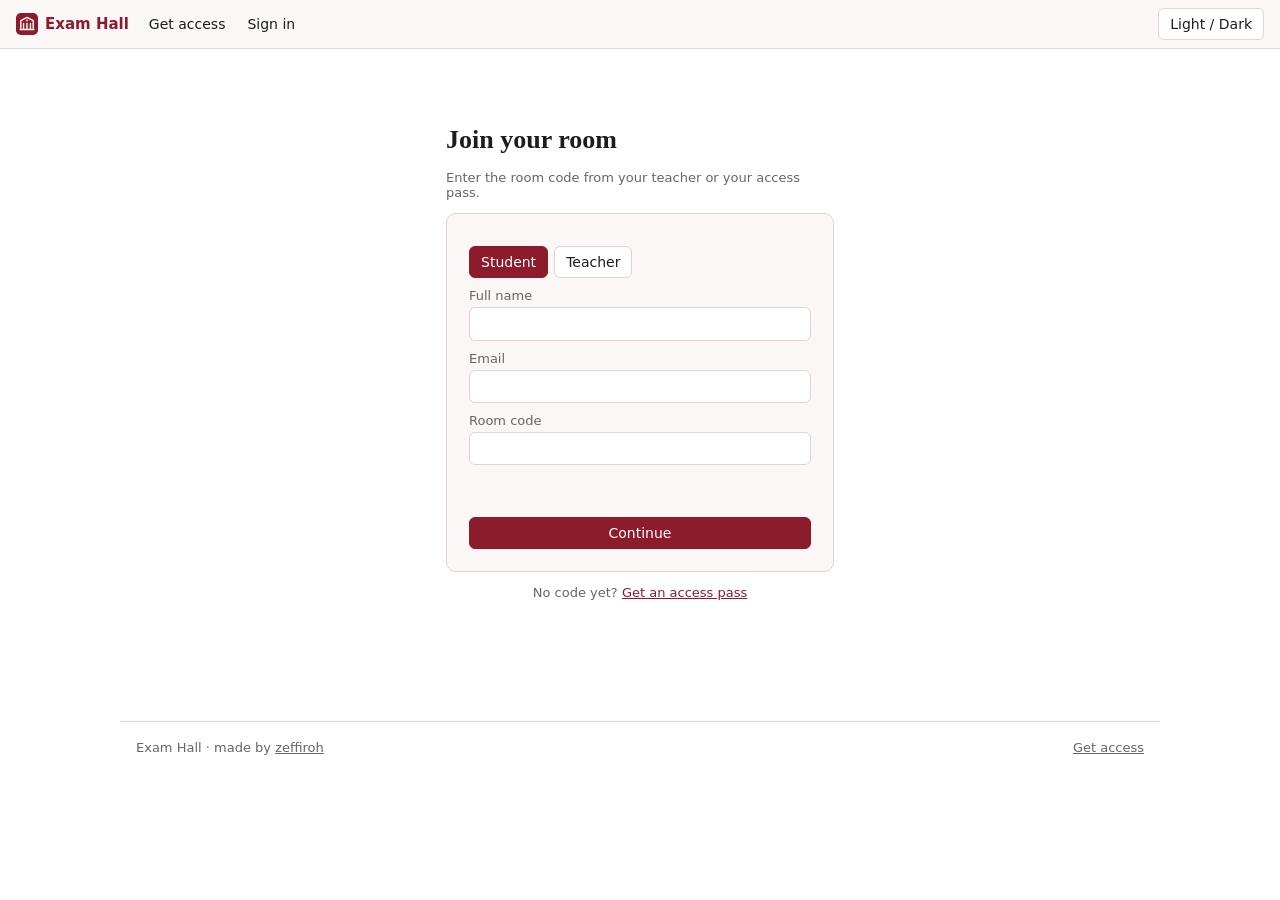
==== docs/exam.html @ 7577aa62 "Exam Hall: Razorpay pass, Study DJ, progress reports, flashcard export, publish.py" ====
<!DOCTYPE html>
<html lang="en">
<head>
<meta charset="utf-8">
<meta name="viewport" content="width=device-width,initial-scale=1,viewport-fit=cover">
<link rel="icon" href="assets/icon.svg" type="image/svg+xml">
<title>Exam · Exam Hall</title>
<link rel="stylesheet" href="css/app.css">
</head>
<body class="exam">
<div class="ov" id="intro"><div>
  <p class="mut" id="iroom"></p>
  <h1 id="ititle">Loading…</h1>
  <p class="mut" id="isub"></p>
  <div id="ibody"></div>
  <div class="card" id="ifacts"></div>
  <p class="err" id="ierr"></p>
  <div class="row"><button class="pri" id="go" disabled>Begin</button><a class="btn" href="student.html">Back to room</a></div>
</div></div>
<header class="xh">
  <b id="xt"></b>
  <span class="pillbar" id="secs"></span>
  <span class="mut" id="who"></span>
  <span id="tm" aria-live="polite"></span>
  <button id="bCalc" hidden>Calculator</button>
  <button id="bNotes">Notes</button>
  <button id="bTheme">Theme</button>
  <span class="mut" id="saved"></span>
</header>
<div id="app"><section id="L" class="stim" aria-label="Source material"></section><section id="R" aria-label="Question"></section></div>
<footer class="xf" id="nav"></footer>
<div class="pop" id="notes" hidden><b>Notes for this question</b><textarea id="nt" aria-label="Notes"></textarea></div>
<div class="pop" id="calc" hidden style="width:380px">
  <div class="tabs"><button id="ct1" class="on">Scientific</button><button id="ct2">Graphing</button></div>
  <div id="cs"><input id="cd" aria-label="Expression" autocomplete="off"><div id="cres"></div><div class="kp" id="kp"></div></div>
  <div id="cg" hidden><input class="ge" value="y = x^2" aria-label="Function 1"><input class="ge" value="" aria-label="Function 2"><input class="ge" value="" aria-label="Function 3"><canvas id="gc" width="360" height="260"></canvas><div class="hint">Drag to pan, scroll to zoom.</div></div>
</div>
<div class="nv" id="nv" hidden></div>
<div id="hb" hidden><button id="h1">Highlight</button><button id="h2">To notes</button><button id="h3">Clear highlights</button></div>
<div class="ov" id="fsw" hidden><div><h2>Return to full screen</h2><p>Leaving full screen has been recorded for your teacher.</p><button class="pri" id="refs">Return to the exam</button></div></div>
<div class="ov" id="done" hidden><div><h1>Submitted</h1><p id="dmsg">Your answers are saved.</p><div class="row"><a class="btn pri" id="drep" href="student.html#attempts">See my results</a><a class="btn" href="student.html">Back to room</a></div></div></div>
<script src="js/config.js"></script>
<script type="module" src="js/exam.js"></script>
</body>
</html>
---- docs/css/app.css ----
:root{--bg:#fff;--pn:#fbf7f7;--pn2:#f4eded;--ink:#1d1d1f;--mut:#666;--ln:#e2d4d6;--mar:#8c1c2b;--mar-ink:#fff;--ok:#1d7a46;--bad:#b3261e;--hl:#ffe36e;--shadow:0 6px 24px rgba(0,0,0,.12);--r:8px;color-scheme:light}
html[data-t=dark]{--bg:#17120f;--pn:#211a19;--pn2:#2a2120;--ink:#f1ebe8;--mut:#a89c98;--ln:#3a2c2d;--mar:#e0707e;--mar-ink:#17120f;--ok:#5fd08e;--bad:#ff8a80;--hl:#6b5a10;--shadow:0 6px 24px rgba(0,0,0,.5);color-scheme:dark}
*{box-sizing:border-box}
html,body{margin:0}
body{background:var(--bg);color:var(--ink);font:15px/1.55 Georgia,"Times New Roman",serif}
a{color:var(--mar)}
button,.btn,select,input,textarea{font:14px/1.3 system-ui,sans-serif;background:var(--bg);color:var(--ink);border:1px solid var(--ln);border-radius:6px;padding:6px 11px}
button,.btn{cursor:pointer;text-decoration:none;display:inline-flex;align-items:center;gap:6px}
button:hover,.btn:hover{border-color:var(--mar)}
button:focus-visible,.btn:focus-visible,input:focus-visible,select:focus-visible,textarea:focus-visible,[tabindex]:focus-visible{outline:2px solid var(--mar);outline-offset:1px}
button:disabled{opacity:.5;cursor:not-allowed}
.pri{background:var(--mar);color:var(--mar-ink);border-color:var(--mar)}
.pri:hover{filter:brightness(1.08)}
.danger{color:var(--bad);border-color:var(--bad)}
.on{background:var(--mar);color:var(--mar-ink);border-color:var(--mar)}
[hidden]{display:none!important}
header.top{display:flex;gap:10px;align-items:center;padding:8px 16px;background:var(--pn);border-bottom:1px solid var(--ln);font:14px system-ui,sans-serif;position:sticky;top:0;z-index:10}
header.top b{color:var(--mar);font-size:15px}
header.top nav{display:flex;gap:2px}
header.top nav a{color:var(--ink);text-decoration:none;padding:5px 10px;border-radius:6px}
header.top nav a:hover{background:var(--pn2)}
header.top nav a.cur{background:var(--pn2);color:var(--mar);font-weight:600}
.sp{flex:1}
main{max-width:1040px;margin:0 auto;padding:22px 16px 60px}
h1,h2,h3{font-weight:700;line-height:1.25}
h1{font-size:26px;margin:.2em 0 .4em}h2{font-size:21px;margin:1.3em 0 .5em}h3{font-size:17px;margin:1em 0 .4em}
.mut{color:var(--mut);font:13px system-ui,sans-serif}
.ok{color:var(--ok)}.bad{color:var(--bad)}
.card{border:1px solid var(--ln);border-radius:10px;padding:14px 16px;margin:12px 0;background:var(--pn)}
.grid{display:grid;grid-template-columns:repeat(auto-fill,minmax(290px,1fr));gap:14px}
.grid .card{margin:0;display:flex;flex-direction:column;gap:8px}
.chip{display:inline-block;font:12px system-ui,sans-serif;border:1px solid var(--ln);border-radius:20px;padding:1px 9px;color:var(--mut);background:var(--bg)}
table{border-collapse:collapse;width:100%;font:14px system-ui,sans-serif}
td,th{border:1px solid var(--ln);padding:6px 9px;text-align:left;vertical-align:top}
th{background:var(--pn);font-weight:600}
tr.c{cursor:pointer}tr.c:hover{background:var(--pn)}
.tabs{display:flex;gap:6px;flex-wrap:wrap;margin:10px 0}
.field{display:flex;flex-direction:column;gap:4px;margin:10px 0;font:13px system-ui,sans-serif;color:var(--mut)}
.field input,.field select,.field textarea{width:100%;color:var(--ink);font-size:15px}
.row{display:flex;gap:10px;align-items:center;flex-wrap:wrap}
.bar{height:10px;background:var(--mar);border-radius:5px}
.err{color:var(--bad);font:14px system-ui,sans-serif;min-height:1.4em}
.signin{max-width:420px;margin:48px auto}
.signin .card{padding:22px}
.toast{position:fixed;left:50%;top:60px;transform:translateX(-50%);background:var(--mar);color:var(--mar-ink);padding:9px 18px;border-radius:8px;z-index:90;font:600 14px system-ui,sans-serif;box-shadow:var(--shadow)}
.modal{position:fixed;inset:0;background:rgba(0,0,0,.5);display:flex;align-items:center;justify-content:center;z-index:100;padding:16px}
.modal>div{background:var(--bg);border:1px solid var(--ln);border-radius:12px;padding:20px 22px;max-width:480px;width:100%;box-shadow:var(--shadow)}
.modal .row{justify-content:flex-end;margin-top:14px}
mark{background:var(--hl);color:inherit}
.katex{font-size:1.06em}
.katex-display{margin:.6em 0;overflow-x:auto;overflow-y:hidden}
pre.src{white-space:pre-wrap;word-break:break-word;background:var(--pn);border:1px solid var(--ln);border-radius:6px;padding:8px;font:13px ui-monospace,Consolas,monospace}

body.exam{height:100dvh;overflow:hidden;display:flex;flex-direction:column}
.xh,.xf{display:flex;gap:8px;align-items:center;padding:6px 10px;background:var(--pn);font:13px system-ui,sans-serif;flex-wrap:nowrap;overflow-x:auto;white-space:nowrap}
.xh{border-bottom:1px solid var(--ln)}
.xf{border-top:1px solid var(--ln)}
.xh button,.xf button{padding:4px 10px}
#tm{margin-left:auto;font-weight:700;color:var(--mar);font-variant-numeric:tabular-nums}
#app{flex:1;display:grid;grid-template-columns:1fr 1fr;min-height:0}
#app.one{grid-template-columns:minmax(0,820px);justify-content:center}
#app.one #L{display:none}
#app section{overflow:auto;padding:14px 20px;min-height:0}
#L{background:var(--pn);border-right:1px solid var(--ln)}
.fig{background:var(--bg);border:1px solid var(--ln);border-radius:8px;padding:8px;margin:10px 0}
.fig svg{max-width:100%;height:auto;color:var(--ink)}
.fig canvas{max-width:100%;height:auto}
.cap{font:12px/1.4 system-ui,sans-serif;color:var(--mut);margin-top:4px}
.stim table,.fig table{font:13px system-ui,sans-serif;width:auto}
.op{display:block;border:1px solid var(--ln);border-radius:8px;padding:9px 12px;margin:7px 0;cursor:pointer}
.op:hover{border-color:var(--mar)}
.op:has(input:checked){border-color:var(--mar);background:var(--pn)}
.op input{margin-right:8px}
.sub{border:1px solid var(--ln);border-radius:10px;padding:10px 12px;margin:12px 0}
.sub .lab{margin-bottom:8px}
.pts{float:right;font:12px system-ui,sans-serif;color:var(--mut)}
.tb{display:flex;gap:4px;margin:4px 0;flex-wrap:wrap}
.tb button{padding:3px 9px;min-width:30px;justify-content:center}
.ed{min-height:96px;border:1px solid var(--ln);border-radius:6px;padding:8px;background:var(--bg);outline:0}
.ed:focus{border-color:var(--mar)}
.pad,.cv{border:1px dashed var(--mar);border-radius:6px;background:#fff;touch-action:none;max-width:100%;display:block;cursor:crosshair}
.single{width:100%;font-size:16px;padding:8px 11px}
.mathbox{width:100%;min-height:120px;resize:vertical;font:15px/1.5 ui-monospace,Consolas,monospace}
.mprev{min-height:54px;border:1px solid var(--ln);border-radius:6px;padding:8px 12px;background:var(--pn);margin-top:6px;overflow-x:auto}
.mprev:empty::before{content:"Preview appears here";color:var(--mut);font:13px system-ui,sans-serif}
.pal{display:flex;gap:4px;flex-wrap:wrap;margin:4px 0}
.pal button{padding:3px 8px;min-width:32px;justify-content:center;font-size:15px}
.tools{display:flex;gap:4px;flex-wrap:wrap;margin:4px 0;align-items:center}
.tools .sep{width:1px;align-self:stretch;background:var(--ln);margin:0 3px}
.tools button.on{background:var(--mar);color:var(--mar-ink)}
.hint{font:12px system-ui,sans-serif;color:var(--mut);margin:3px 0}
.pop{position:fixed;right:12px;top:48px;width:260px;background:var(--pn);border:1px solid var(--mar);border-radius:10px;padding:10px;z-index:20;font:13px system-ui,sans-serif;box-shadow:var(--shadow)}
.pop textarea{width:100%;height:220px}
#cd{width:100%;font:16px ui-monospace,Consolas,monospace;margin-bottom:4px}
.kp{display:grid;grid-template-columns:repeat(5,1fr);gap:4px}
.kp button{justify-content:center;padding:7px 0}
#cres{font:600 16px ui-monospace,Consolas,monospace;margin:4px 0;min-height:1.3em}
#gc{background:#fff;border:1px solid var(--ln);width:100%;touch-action:none;margin-top:6px}
.ge{width:100%;margin:2px 0;font:14px ui-monospace,Consolas,monospace}
#hb{position:fixed;z-index:30;display:flex;gap:3px;background:var(--pn);border:1px solid var(--mar);border-radius:6px;padding:3px;box-shadow:var(--shadow)}
.ov{position:fixed;inset:0;background:var(--bg);z-index:60;overflow:auto;padding:28px 18px;display:flex;flex-direction:column;align-items:center}
.ov>div{max-width:720px;width:100%}
.nv{position:fixed;left:0;right:0;bottom:46px;max-height:55%;overflow:auto;background:var(--pn);border-top:2px solid var(--mar);z-index:25;padding:10px 16px;box-shadow:var(--shadow)}
.nv h4{margin:8px 0 5px;font:600 13px system-ui,sans-serif}
.gp{display:flex;flex-wrap:wrap;gap:5px}
.gp button{min-width:38px;justify-content:center}
.gp button.done{background:var(--pn2);border-color:var(--mut)}
.gp button.cur{outline:2px solid var(--mar)}
.gp button.fl::after{content:"⚑";color:var(--bad);margin-left:2px}
.pillbar{display:flex;gap:6px}
.sw{display:flex;gap:10px;flex-wrap:wrap}
.rev .opt,.fc-face .opt{padding:7px 11px;border:1px solid var(--ln);border-radius:6px;margin:4px 0}
.rev .opt.cor,.fc-face .opt.cor{border-color:var(--ok);background:color-mix(in srgb,var(--ok) 14%,transparent)}
.rev .opt.wr,.fc-face .opt.wr{border-color:var(--bad);background:color-mix(in srgb,var(--bad) 14%,transparent)}
.ans{border:1px solid var(--ln);border-radius:6px;padding:8px 10px;background:var(--bg);margin:6px 0}
@media(max-width:800px){#app{grid-template-columns:1fr;grid-auto-rows:minmax(0,1fr)}#app.one{grid-template-columns:1fr}#L{border-right:0;border-bottom:1px solid var(--ln)}}
@media print{header.top,.xh,.xf{display:none}}

.act-head h1{margin-bottom:.15em}
.act-head p{margin:.2em 0}
.act-chips{gap:6px;margin:8px 0 14px}
.act-body{min-width:0}
.lv{display:grid;grid-template-columns:minmax(0,1fr) 320px;gap:16px;align-items:start}
.lv-main{min-width:0}
.lv-main>.card:first-child{margin-top:0}
.lv-title{margin:.1em 0 .4em;overflow-wrap:anywhere}
.lv-kicker{margin:0;text-transform:uppercase;letter-spacing:.06em;font-size:11px}
.lv-stage{position:relative;aspect-ratio:16/9;background:#000;border-radius:10px;overflow:hidden;border:1px solid var(--ln);outline:0}
.lv-stage.aud{aspect-ratio:auto;min-height:170px;background:var(--pn2)}
.lv-stage:fullscreen{border-radius:0;border:0}
.lv-media,.lv-media iframe,.lv-media video{position:absolute;inset:0;width:100%;height:100%;border:0;background:#000}
.lv-stage.aud .lv-media{background:transparent}
.lv-media audio{display:none}
.lv-shield{position:absolute;inset:0;z-index:2}
.lv-msg{position:absolute;inset:0;z-index:1;display:flex;align-items:center;justify-content:center;text-align:center;padding:16px;color:#e8e2df;background:#000;font:15px system-ui,sans-serif}
.lv-art{position:absolute;inset:0;z-index:1;display:flex;flex-direction:column;align-items:center;justify-content:center;gap:2px;padding:16px;text-align:center;font:15px system-ui,sans-serif;overflow-wrap:anywhere}
.lv-note{font-size:44px;line-height:1;color:var(--mar)}
.lv-join{position:absolute;inset:0;z-index:4;width:100%;display:flex;flex-direction:column;align-items:center;justify-content:center;gap:6px;border:0;border-radius:0;background:rgba(0,0,0,.62);color:#fff;font:600 17px system-ui,sans-serif;padding:16px;text-align:center}
.lv-join:hover{background:rgba(0,0,0,.5)}
.lv-join:focus-visible{outline:3px solid var(--hl);outline-offset:-3px}
.lv-play{width:60px;height:60px;border-radius:50%;background:var(--mar);color:var(--mar-ink);display:flex;align-items:center;justify-content:center;font-size:24px;padding-left:4px}
.lv-sub{font:400 13px system-ui,sans-serif;opacity:.85}
.lv-float{position:absolute;inset:0;pointer-events:none;z-index:3;overflow:hidden}
.lv-float span{position:absolute;bottom:10px;font-size:30px;animation:lv-up 2.6s ease-out forwards}
@keyframes lv-up{from{transform:translateY(0) scale(.8);opacity:1}to{transform:translateY(-200px) scale(1.15);opacity:0}}
@keyframes lv-fade{from{opacity:1}to{opacity:0}}
@media(prefers-reduced-motion:reduce){.lv-float span{animation-name:lv-fade}}
.lv-ctl{display:flex;gap:8px;align-items:center;flex-wrap:wrap;margin:10px 0;font:14px system-ui,sans-serif}
.lv-time{font:13px system-ui,sans-serif;color:var(--mut);font-variant-numeric:tabular-nums;white-space:nowrap}
.lv input[type=range]{padding:0;border:0;background:none;accent-color:var(--mar);min-height:24px}
.lv-seek{flex:1;min-width:140px}
.lv-volw{display:inline-flex;gap:6px;align-items:center}
.lv-vol{width:110px}
.lv-check{display:inline-flex;gap:6px;align-items:center;font:14px system-ui,sans-serif;cursor:pointer}
.lv-check input{width:18px;height:18px;accent-color:var(--mar);margin:0}
.lv-stat.ok{border-color:var(--ok)}
.lv-stat.bad{border-color:var(--bad)}
.lv-prog{flex:1;min-width:120px;height:6px;background:var(--pn2);border-radius:3px;overflow:hidden}
.lv-prog>i{display:block;height:100%;width:0;background:var(--mar);transition:width .4s linear}
.lv-load{display:flex;gap:8px;flex-wrap:wrap}
.lv-load input{flex:2 1 220px;min-width:0;font-size:15px}
.lv-load input+input{flex:1 1 140px}
.lv-reqform .field{margin:6px 0}
.lv-add summary{cursor:pointer;font:600 14px system-ui,sans-serif;margin-top:10px}
.lv-feed{position:sticky;top:56px;margin:0;display:flex;flex-direction:column;gap:8px}
.lv-feed h2{margin:0}
.lv-log{list-style:none;margin:0;padding:0 2px;height:360px;overflow-y:auto;display:flex;flex-direction:column;gap:6px;font:14px/1.4 system-ui,sans-serif}
.lv-log li{overflow-wrap:anywhere}
.lv-log li.sys{color:var(--mut);font-size:13px}
.lv-react{display:flex;gap:4px;flex-wrap:wrap}
.lv-react button{font-size:18px;padding:3px 8px;min-width:40px;min-height:36px;justify-content:center}
.lv-say{display:flex;gap:6px}
.lv-say input{flex:1;min-width:0;font-size:15px}
.lv-q{list-style:none;margin:6px 0 0;padding:0;font:14px system-ui,sans-serif}
.lv-q li{display:flex;gap:8px;align-items:center;flex-wrap:wrap;padding:8px 0;border-top:1px solid var(--ln)}
.lv-q li:first-child{border-top:0}
.lv-q .t{flex:1 1 160px;min-width:0;overflow-wrap:anywhere}
.lv-q .chip{margin-left:6px}
.lv-n{min-width:22px;text-align:right;color:var(--mut);font-variant-numeric:tabular-nums}
.lv-acts{display:inline-flex;gap:4px;flex-wrap:wrap}
.lv-acts button{min-width:36px;min-height:34px;justify-content:center}
@media(max-width:860px){.lv{grid-template-columns:1fr}.lv-feed{position:static}.lv-log{height:240px}}
@media(max-width:420px){.lv-vol{width:90px}.lv-ctl{gap:6px}.lv-play{width:50px;height:50px}}
.toolbar{position:sticky;top:-14px;z-index:3;background:var(--bg);padding:6px 0 2px;margin:0 -2px;box-shadow:0 6px 8px -8px rgba(0,0,0,.4)}
.toolbar .tools{margin:2px 0}
.pg-hero{font:700 34px/1.1 system-ui,sans-serif;color:var(--ink);font-variant-numeric:tabular-nums}
.pg-spark{display:block;overflow:visible;max-width:100%}
.pg-spark .pg-line{fill:none;stroke:var(--mar);stroke-width:2;stroke-linejoin:round;stroke-linecap:round}
.pg-spark .pg-dot{fill:var(--mar);stroke:var(--pn);stroke-width:2}
.pg-spark .pg-last{r:4}
.pg-spark .pg-mid{stroke:var(--ln);stroke-width:1;stroke-dasharray:2 3}
.pg-spark .pg-hit{fill:transparent;cursor:pointer}
.pg-delta{font:13px system-ui,sans-serif;color:var(--mut)}
.pg-delta.up{color:var(--ok)}.pg-delta.down{color:var(--bad)}
.pg-table td{vertical-align:middle}
.pg-barcell{display:flex;align-items:center;gap:8px;min-width:180px}
.pg-bar{flex:1;height:10px;background:var(--pn2);border-radius:5px;overflow:hidden}
.pg-fill{height:100%;background:var(--mar);border-radius:5px}
.pg-val{font:600 13px system-ui,sans-serif;width:42px;text-align:right;font-variant-numeric:tabular-nums}
.pg-tip{position:fixed;z-index:200;background:var(--bg);color:var(--ink);border:1px solid var(--ln);border-radius:6px;padding:6px 9px;font:12px system-ui,sans-serif;box-shadow:var(--shadow);pointer-events:none}
.fc-stage{outline:0;border-radius:10px}
.fc-stage:focus-visible{outline:2px solid var(--mar);outline-offset:3px}
.fc-face{border:1px solid var(--ln);border-radius:10px;padding:14px 16px;background:var(--bg);min-height:220px;cursor:pointer;display:flex;flex-direction:column;gap:8px}
.fc-face.back{border-color:var(--mar)}
.fc-face .opt{cursor:pointer}
.fc-why{border-top:1px solid var(--ln);padding-top:8px}
.chip.ok{color:var(--ok);border-color:var(--ok)}

header.top .brand{display:inline-flex;align-items:center;gap:7px;text-decoration:none}
footer.site{display:flex;gap:14px;align-items:center;flex-wrap:wrap;max-width:1040px;margin:0 auto;padding:18px 16px 28px;border-top:1px solid var(--ln);font:13px system-ui,sans-serif;color:var(--mut)}
footer.site a{color:var(--mut)}footer.site a:hover{color:var(--mar)}

.kick{margin:0;font:600 12px system-ui,sans-serif;letter-spacing:.08em;text-transform:uppercase;color:var(--mar)}
.btn.big,button.big{padding:10px 18px;font-size:15px;font-weight:600}
.btn.off{opacity:.5;pointer-events:none}
.store .hero{display:grid;grid-template-columns:minmax(0,1fr) auto;gap:28px;align-items:center;padding:30px 0 10px}
.store .hero h1{font-size:clamp(30px,5vw,46px);margin:.2em 0 .3em;line-height:1.1}
.store .lede{font-size:18px;max-width:600px;margin:0 0 18px}
.hero-mark{width:150px;height:150px;border-radius:30px;box-shadow:var(--shadow)}
.stats{display:flex;gap:28px;margin-top:22px;font:13px system-ui,sans-serif;color:var(--mut)}
.stats div{display:flex;flex-direction:column}.stats b{font:700 26px Georgia,serif;color:var(--ink)}
.feats{display:grid;grid-template-columns:repeat(auto-fill,minmax(230px,1fr));gap:12px;margin:26px 0}
.feats div{border:1px solid var(--ln);border-radius:10px;padding:13px 15px;background:var(--pn);display:flex;flex-direction:column;gap:4px}
.feats span{font:13.5px/1.45 system-ui,sans-serif;color:var(--mut)}
.ex h3{margin:2px 0 0}.ex p{margin:0}.exi{font-size:26px}
.ex .facts{font:13px system-ui,sans-serif;gap:6px 14px}.ex .units{display:flex;flex-wrap:wrap;gap:5px}
.price{display:grid;grid-template-columns:minmax(0,1fr) minmax(0,300px);gap:20px;align-items:center;margin:34px 0;padding:22px 24px;border-color:var(--mar)}
.price .amt{font:700 44px Georgia,serif;margin:4px 0 0}.price ul{margin:10px 0 0;padding-left:20px}
.buybox{display:flex;flex-direction:column;gap:6px}.buybox .btn{justify-content:center}
.unlock .code{display:flex;gap:8px;align-items:center;margin:14px 0}
.unlock .code code{flex:1;font:700 26px ui-monospace,Consolas,monospace;letter-spacing:.06em;padding:10px 14px;border:2px dashed var(--mar);border-radius:8px;text-align:center;background:var(--bg);overflow-wrap:anywhere}
@media(max-width:700px){.store .hero,.price{grid-template-columns:1fr}.hero-mark{display:none}}

.dj-card{padding:10px}
.dj-stage{aspect-ratio:16/7;min-height:230px;background:radial-gradient(ellipse at 50% 120%,color-mix(in srgb,var(--mar) 28%,transparent),transparent 70%),var(--pn2)}
html[data-t=dark] .dj-stage{background:radial-gradient(ellipse at 50% 120%,color-mix(in srgb,var(--mar) 30%,transparent),transparent 70%),#0d0a09}
.dj-viz{position:absolute;inset:0;width:100%;height:100%;display:block}
.dj-stage .lv-media{inset:auto;right:10px;top:10px;width:176px;height:99px;border-radius:8px;overflow:hidden;z-index:2;background:transparent}
.dj-stage:not(.yt) .lv-media{display:none}
.dj-meta{position:absolute;left:14px;top:14px;right:200px;z-index:2;display:flex;gap:12px;align-items:center;font:14px system-ui,sans-serif}
.dj-stage:not(.yt) .dj-meta{right:14px}
.dj-txt{display:flex;flex-direction:column;gap:2px;min-width:0;align-items:flex-start}
.dj-now{font:700 19px Georgia,serif;overflow:hidden;text-overflow:ellipsis;white-space:nowrap;max-width:100%}
.dj-by{color:var(--mut);font-size:13px;overflow:hidden;text-overflow:ellipsis;white-space:nowrap;max-width:100%}
.dj-cover,.dj-th{position:relative;flex:none;display:inline-flex;align-items:center;justify-content:center;border-radius:8px;overflow:hidden;background:color-mix(in srgb,var(--mar) 18%,var(--bg));color:var(--mar);font-size:20px}
.dj-cover{width:64px;height:64px;box-shadow:var(--shadow);font-size:28px}
.dj-th{width:38px;height:38px}
.dj-cover img,.dj-th img{position:absolute;inset:0;width:100%;height:100%;object-fit:cover}
.dj-modes{position:absolute;right:10px;bottom:10px;z-index:3;display:flex;gap:4px}
.dj-modes button{padding:3px 9px;font-size:12px;background:color-mix(in srgb,var(--bg) 80%,transparent)}
.dj-modes button.on{background:var(--mar)}
.chip.live{color:#fff;background:var(--bad);border-color:var(--bad);font-weight:600}
.lv-prog.live i{background:repeating-linear-gradient(90deg,var(--mar) 0 10px,color-mix(in srgb,var(--mar) 55%,transparent) 10px 20px)}
.dj-find{display:flex;flex-direction:column;gap:8px}
.dj-src{display:flex;gap:6px}
.dj-search{display:flex;gap:6px}.dj-search input{flex:1;font-size:15px}
.dj-moods{display:flex;gap:5px;flex-wrap:wrap}.dj-moods .chip{cursor:pointer;padding:3px 10px}.dj-moods .chip:hover{border-color:var(--mar);color:var(--mar)}
.dj-res{list-style:none;margin:0;padding:0;max-height:420px;overflow:auto;border:1px solid var(--ln);border-radius:8px;background:var(--bg)}
.dj-res>li{display:flex;gap:10px;align-items:center;padding:7px 10px;border-bottom:1px solid var(--ln);font:14px system-ui,sans-serif}
.dj-res>li .t{flex:1;min-width:0;display:flex;flex-direction:column}
.dj-res>li .t b,.dj-res>li .t span{overflow:hidden;text-overflow:ellipsis;white-space:nowrap}
.dj-tracks{margin:0;padding:4px 10px 8px 58px;background:var(--pn);border-bottom:1px solid var(--ln);font:13.5px system-ui,sans-serif}
.dj-tracks li{display:flex;gap:8px;align-items:center;padding:3px 0}.dj-tracks .t{flex:1;min-width:0}
.lv-q li .dj-th{width:32px;height:32px;font-size:15px}
@media(max-width:600px){.dj-stage{aspect-ratio:4/3}.dj-stage .lv-media{width:128px;height:72px}.dj-meta{right:14px;top:auto;bottom:48px}.dj-now{font-size:16px}}

:root{--c1:#2a78d6;--c2:#eb6834;--c3:#1baf7a;--c4:#eda100;--c5:#e87ba4;--c-other:#a8a29e}
html[data-t=dark]{--c1:#3987e5;--c2:#d95926;--c3:#199e70;--c4:#c98500;--c5:#d55181;--c-other:#6b6560}
.pg-tabs{gap:6px;margin:4px 0 14px}.pg-tabs .btn{border-radius:20px}
.pg-sum{font-size:16px;line-height:1.6;border-left:4px solid var(--mar)}
.pg-kpis{display:grid;grid-template-columns:repeat(auto-fill,minmax(150px,1fr));gap:10px;margin:12px 0}
.pg-kpi{border:1px solid var(--ln);border-radius:10px;padding:10px 12px;background:var(--pn);display:flex;flex-direction:column;gap:2px;min-width:0}
.pg-kpi b{font:700 24px/1.15 system-ui,sans-serif;font-variant-numeric:tabular-nums}
.card .pg-kpis{margin:0}.card .pg-kpi{background:var(--bg)}
a.pg-tile{color:inherit;text-decoration:none}a.pg-tile:hover{border-color:var(--mar)}
.pg-two{display:grid;grid-template-columns:repeat(auto-fit,minmax(300px,1fr));gap:14px;margin:12px 0}.pg-two .card{margin:0}
.pg-line-chart,.pg-cols{width:100%;height:auto;display:block;overflow:visible}
.pg-grid{stroke:var(--ln);stroke-width:1;stroke-dasharray:2 4}.pg-axis{stroke:var(--mut);stroke-width:1}
.pg-tick{font:11px system-ui,sans-serif;fill:var(--mut)}.pg-lab{font:600 12px system-ui,sans-serif;fill:var(--ink)}
.pg-line-chart .pg-line{fill:none;stroke:var(--mar);stroke-width:2;stroke-linejoin:round;stroke-linecap:round}
.pg-area{fill:color-mix(in srgb,var(--mar) 10%,transparent)}
.pg-line-chart .pg-dot{fill:var(--mar);stroke:var(--pn);stroke-width:2}
.pg-hit{fill:transparent;cursor:pointer}
.pg-col{fill:var(--mar)}
.pg-donutw{display:flex;gap:18px;align-items:center;flex-wrap:wrap}
.pg-ring{fill:none;stroke:var(--pn2);stroke-width:20}
.pg-arc{cursor:pointer}.pg-arc:hover{stroke-width:24}
.pg-dc{font:700 24px system-ui,sans-serif;fill:var(--ink)}.pg-ds{font:11px system-ui,sans-serif;fill:var(--mut)}
.pg-legend{list-style:none;margin:0;padding:0;font:13px system-ui,sans-serif;display:flex;flex-direction:column;gap:5px;min-width:150px;flex:1}
.pg-legend li{display:flex;gap:8px;align-items:center}.pg-legend i{width:11px;height:11px;border-radius:3px;flex:none}
.pg-legend span{flex:1;color:var(--mut)}.pg-legend b{font-variant-numeric:tabular-nums}
.pg-heat{font:13px system-ui,sans-serif;border-collapse:separate;border-spacing:2px}
.pg-heat td,.pg-heat th{border:0;padding:5px 7px}.pg-heat th{background:none;color:var(--mut);font-weight:600;font-size:12px}.pg-heat th.c{text-align:center}
.pg-un{white-space:nowrap;font-weight:600}
.pg-cell{text-align:center;min-width:40px;border-radius:4px;font-variant-numeric:tabular-nums;color:var(--ink);cursor:default}
.pg-cell.dark{color:var(--mar-ink)}.pg-cell.none{background:repeating-linear-gradient(45deg,var(--pn2) 0 3px,transparent 3px 6px)}
.pg-ch{font-weight:700;text-align:right;font-variant-numeric:tabular-nums}
.pg-scale{display:flex;gap:8px;align-items:center;font:11px system-ui,sans-serif;color:var(--mut);margin-top:8px}
.pg-scale i{width:140px;height:8px;border-radius:4px;background:linear-gradient(90deg,color-mix(in srgb,var(--mar) 12%,var(--bg)),var(--mar))}
.pg-hbars{display:flex;flex-direction:column;gap:7px;font:13px system-ui,sans-serif}
.pg-hrow{display:grid;grid-template-columns:minmax(90px,38%) 1fr 44px;gap:10px;align-items:center}
.pg-hl{overflow:hidden;text-overflow:ellipsis;white-space:nowrap}
.pg-heat{width:auto}
.pg-legend{flex:0 1 240px}
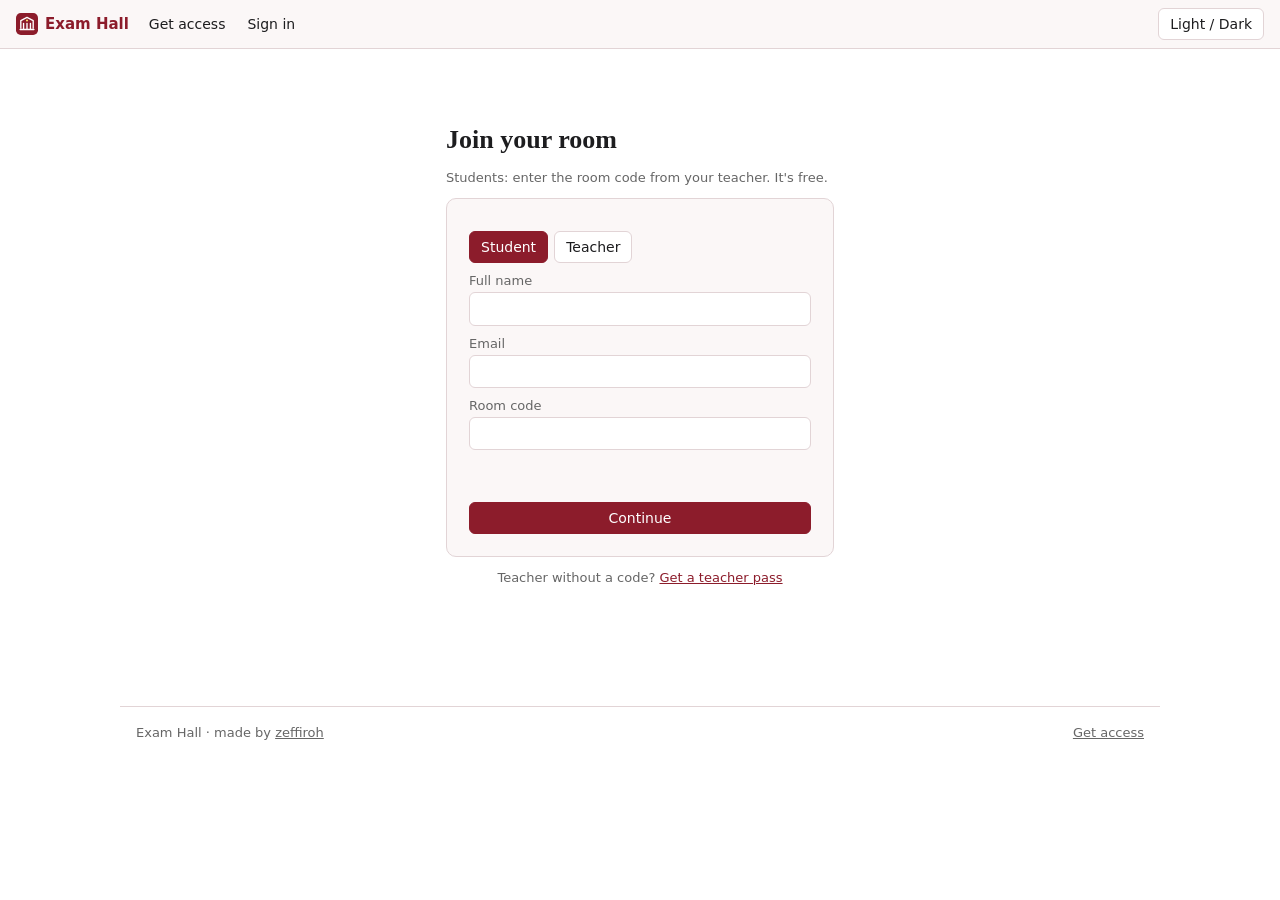
==== commit e9145057: "Exam tools, room options, exam windows, gradebook export, emailed teacher codes" ====
--- a/docs/exam.html
+++ b/docs/exam.html
@@ -22,6 +22,11 @@
   <span class="pillbar" id="secs"></span>
   <span class="mut" id="who"></span>
   <span id="tm" aria-live="polite"></span>
+  <button id="bTm" aria-pressed="false">Hide timer</button>
+  <button id="bZo" title="Smaller text" aria-label="Smaller text">A−</button>
+  <button id="bZi" title="Larger text" aria-label="Larger text">A+</button>
+  <button id="bLr" aria-pressed="false">Line reader</button>
+  <button id="bRef" hidden>Reference</button>
   <button id="bCalc" hidden>Calculator</button>
   <button id="bNotes">Notes</button>
   <button id="bTheme">Theme</button>
@@ -35,6 +40,8 @@
   <div id="cs"><input id="cd" aria-label="Expression" autocomplete="off"><div id="cres"></div><div class="kp" id="kp"></div></div>
   <div id="cg" hidden><input class="ge" value="y = x^2" aria-label="Function 1"><input class="ge" value="" aria-label="Function 2"><input class="ge" value="" aria-label="Function 3"><canvas id="gc" width="360" height="260"></canvas><div class="hint">Drag to pan, scroll to zoom.</div></div>
 </div>
+<div class="pop" id="ref" hidden style="width:min(460px,calc(100vw - 24px))"><b>Reference</b><div id="refb"></div></div>
+<div id="lr" hidden></div>
 <div class="nv" id="nv" hidden></div>
 <div id="hb" hidden><button id="h1">Highlight</button><button id="h2">To notes</button><button id="h3">Clear highlights</button></div>
 <div class="ov" id="fsw" hidden><div><h2>Return to full screen</h2><p>Leaving full screen has been recorded for your teacher.</p><button class="pri" id="refs">Return to the exam</button></div></div>
--- a/docs/css/app.css
+++ b/docs/css/app.css
@@ -57,6 +57,11 @@
 .xf{border-top:1px solid var(--ln)}
 .xh button,.xf button{padding:4px 10px}
 #tm{margin-left:auto;font-weight:700;color:var(--mar);font-variant-numeric:tabular-nums}
+#tm.off{visibility:hidden}
+#app{font-size:calc(var(--z,1)*1em)}
+#lr{position:fixed;pointer-events:none;z-index:15;border-top:2px solid var(--mar);border-bottom:2px solid var(--mar);box-shadow:0 0 0 100vmax rgba(0,0,0,.4)}
+#ref{max-height:70vh;overflow:auto}
+#refb{margin-top:6px;font:14px/1.5 system-ui,sans-serif}
 #app{flex:1;display:grid;grid-template-columns:1fr 1fr;min-height:0}
 #app.one{grid-template-columns:minmax(0,820px);justify-content:center}
 #app.one #L{display:none}
@@ -71,6 +76,15 @@
 .op:hover{border-color:var(--mar)}
 .op:has(input:checked){border-color:var(--mar);background:var(--pn)}
 .op input{margin-right:8px}
+.xbar{display:flex;justify-content:flex-end;margin:6px 0 -2px}
+.xtog{font-weight:700;letter-spacing:.04em}
+.xtog.on{border-color:var(--mar);background:var(--pn);color:var(--mar)}
+.oprow{display:flex;align-items:center;gap:8px}
+.oprow .op{flex:1;min-width:0}
+.xo{display:none;min-width:52px;justify-content:center;flex:none}
+.xm .xo{display:inline-flex}
+.op.x{opacity:.55}
+.op.x>span{text-decoration:line-through;text-decoration-thickness:2px}
 .sub{border:1px solid var(--ln);border-radius:10px;padding:10px 12px;margin:12px 0}
 .sub .lab{margin-bottom:8px}
 .pts{float:right;font:12px system-ui,sans-serif;color:var(--mut)}
